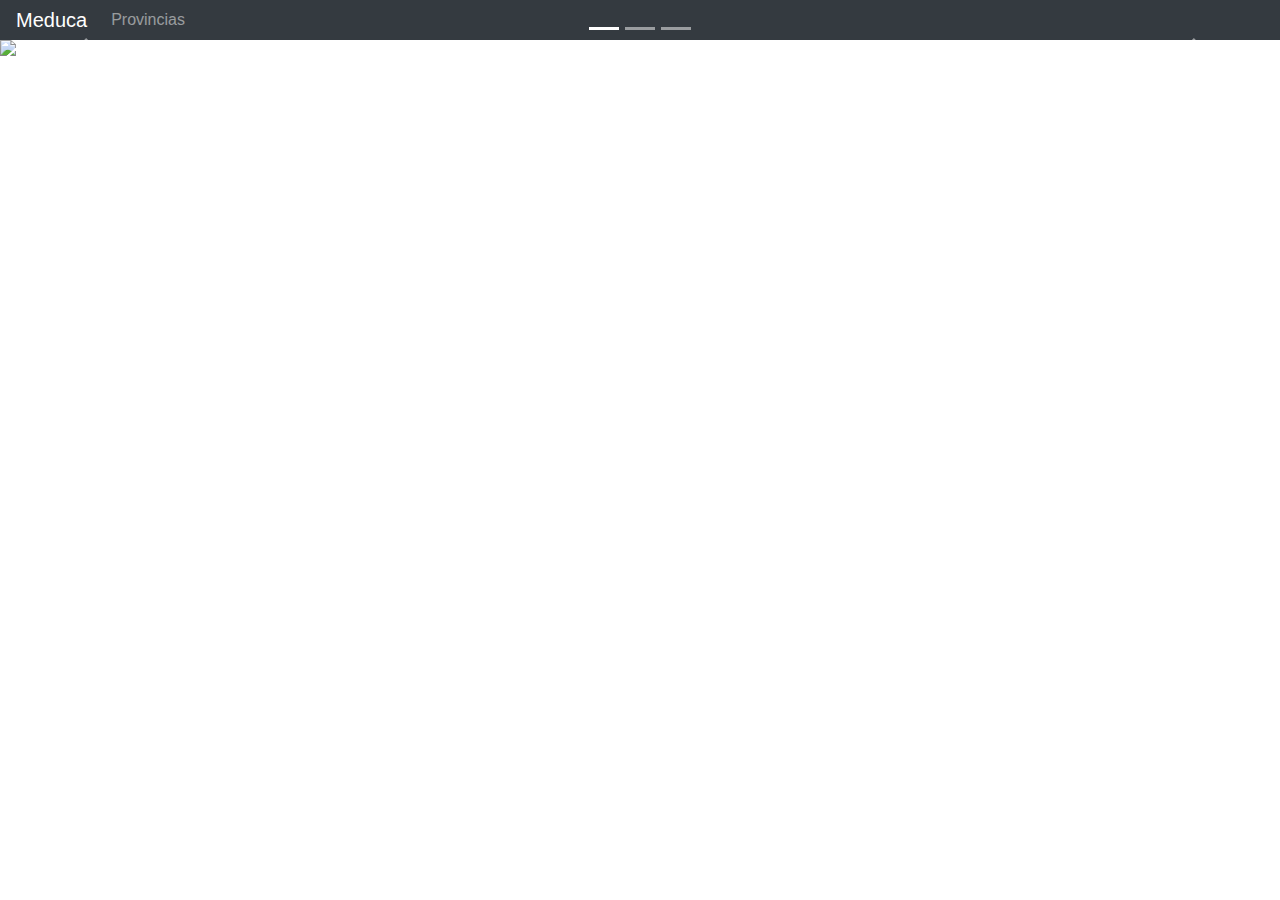
==== index.html @ 0a6a63e9 "Update index.html" ====
<!DOCTYPE html>
<html>

<head>
	<title>Infraestructura Meduca</title>
	<link rel="stylesheet" href="https://stackpath.bootstrapcdn.com/bootstrap/4.3.1/css/bootstrap.min.css" >
	<link href="https://fonts.googleapis.com/css?family=Oswald&display=swap" rel="stylesheet">
  	<link rel="stylesheet" type="text/css" href="rogeralexei.github.io/meduca.css">
</head>

<body>

<!-- Barra de Navegacion -->
<nav id="Nav" class="navbar navbar-expand-lg navbar-dark bg-dark py-0">
	<a class="navbar-brand "href="http://www.meduca.gob.pa">Meduca</a>
	<button class="navbar-toggler" data-toggle="collapse" data-target="#Navbar" aria-label="Toggle NAvigation">
		<span class="navbar-toggler-icon"></span>
	</button>
	<div class="collapse navbar-collapse" id="Navbar">
		<ul class="navbar-nav">
			<li class="navbar-item">
				<a href="#" class="nav-link">Provincias</a>
			</li>
		</ul>
	</div>
</nav>

<!-- Slider -->
	<div class="row">
		<div class="col-lg-12">
			<div id="CarouselMeduca" class="carousel slide carousel-fade" data-ride="carousel" data-pause="false">
				<ol class="carousel-indicators">
					<li data-target="#CarouselMeduca" data-slide-to="0" class="active"></li>
					<li data-target="#CarouselMeduca" data-slide-to="1"></li>
					<li data-target="#CarouselMeduca" data-slide-to="2"></li>
				</ol>

				<div class="carousel-inner" >
					<div class="carousel-item active" data-interval="10000">
						<img class="d-block w-100" src="Inicio.jpg">
					</div>
					<div class="carousel-item " data-interval="10000" >
						<img class="d-block w-100" src="provincias\Panama.jpg">
					</div>
					<div class="carousel-item " data-interval="10000" >
						<img class="d-block w-100" src="Tabla.jpg">
					</div>
				</div>
			</div>
			<div>
				<a href="#CarouselMeduca" class="carousel-control-prev" role="button" data-slide="prev">
					<span class="carousel-control-prev-icon" aria-hidden="true"></span>
					<span class="sr-only">Previous</span>
				</a>

				<a href="#CarouselMeduca" class="carousel-control-next" role="button" data-slide="next">
					<span class="carousel-control-next-icon" aria-hidden="true"></span>
					<span class="sr-only">Next</span>
				</a>
			</div>
			</div>
		</div>
	</div>



<!-- Scripts de Javascript -->
	<script src="https://code.jquery.com/jquery-3.3.1.slim.min.js" integrity="sha384-q8i/X+965DzO0rT7abK41JStQIAqVgRVzpbzo5smXKp4YfRvH+8abtTE1Pi6jizo" crossorigin="anonymous"></script>
	<script src="https://cdnjs.cloudflare.com/ajax/libs/popper.js/1.14.7/umd/popper.min.js" integrity="sha384-UO2eT0CpHqdSJQ6hJty5KVphtPhzWj9WO1clHTMGa3JDZwrnQq4sF86dIHNDz0W1" crossorigin="anonymous"></script>
	<script src="https://stackpath.bootstrapcdn.com/bootstrap/4.3.1/js/bootstrap.min.js" integrity="sha384-JjSmVgyd0p3pXB1rRibZUAYoIIy6OrQ6VrjIEaFf/nJGzIxFDsf4x0xIM+B07jRM" crossorigin="anonymous"></script>

</body>
</html>
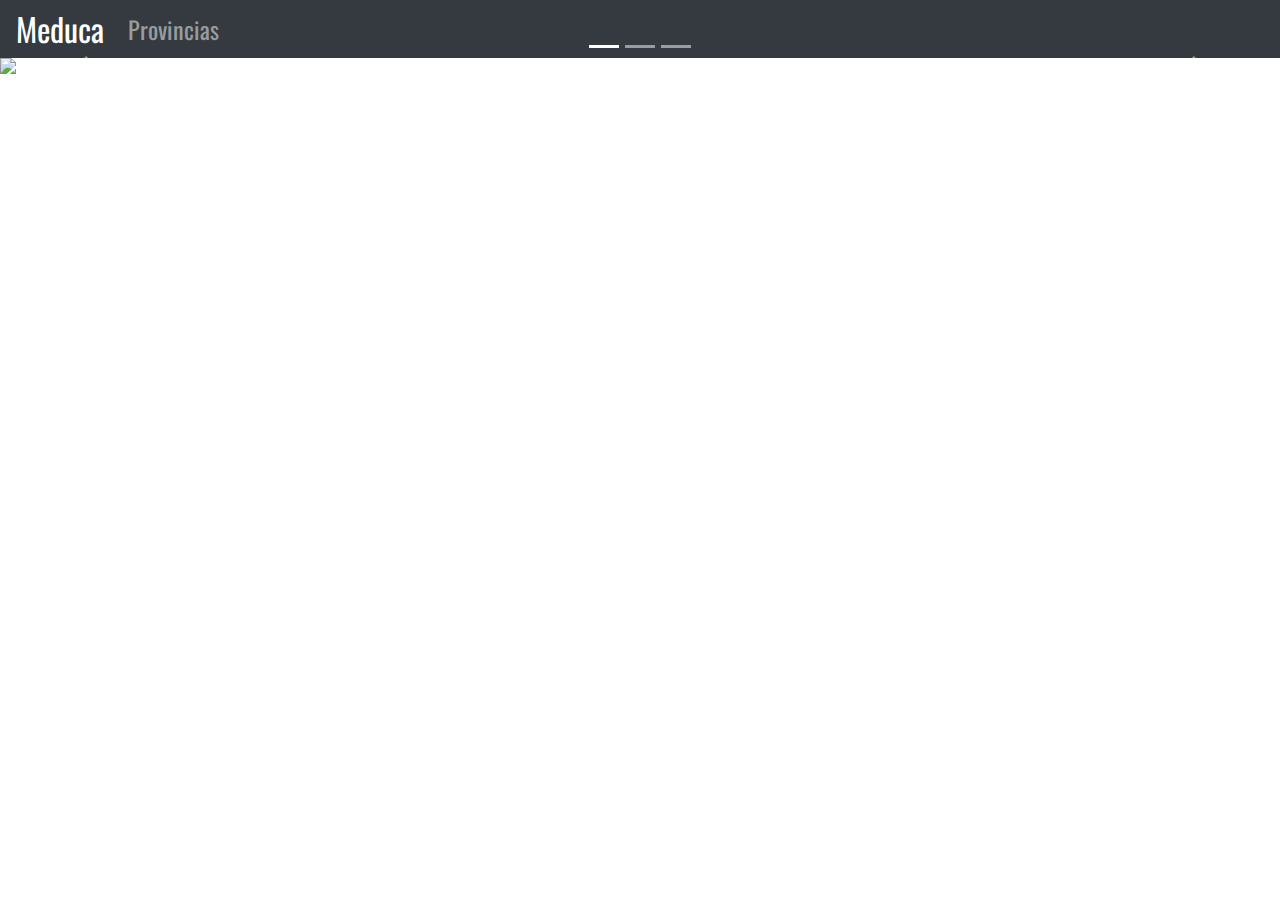
==== commit 3a56872e: "Update index.html" ====
--- a/index.html
+++ b/index.html
@@ -5,7 +5,7 @@
 	<title>Infraestructura Meduca</title>
 	<link rel="stylesheet" href="https://stackpath.bootstrapcdn.com/bootstrap/4.3.1/css/bootstrap.min.css" >
 	<link href="https://fonts.googleapis.com/css?family=Oswald&display=swap" rel="stylesheet">
-  	<link rel="stylesheet" type="text/css" href="rogeralexei.github.io/meduca.css">
+  	<link rel="stylesheet" type="text/css" href="/meduca.css">
 </head>
 
 <body>
--- a/meduca.css
+++ b/meduca.css
@@ -0,0 +1,32 @@
+body{
+	font-family: "Oswald";
+	font-size: 1.5rem;
+}
+
+/*navbar-brand img
+{
+	width: 240px;
+	height: 80px;
+}*/
+
+h1{
+
+	font-family: "Oswald";
+	color: white;
+	font-size: 1.5rem;
+}
+
+#Nav .navbar-brand{
+	font-size: 2.0rem;
+}
+.navbar-dark .navbar-nav .nav-link:hover{
+	color:lightblue;
+}
+
+html{
+	width: 100%;
+}
+
+::-webkit-scrollbar {
+    display: none;
+}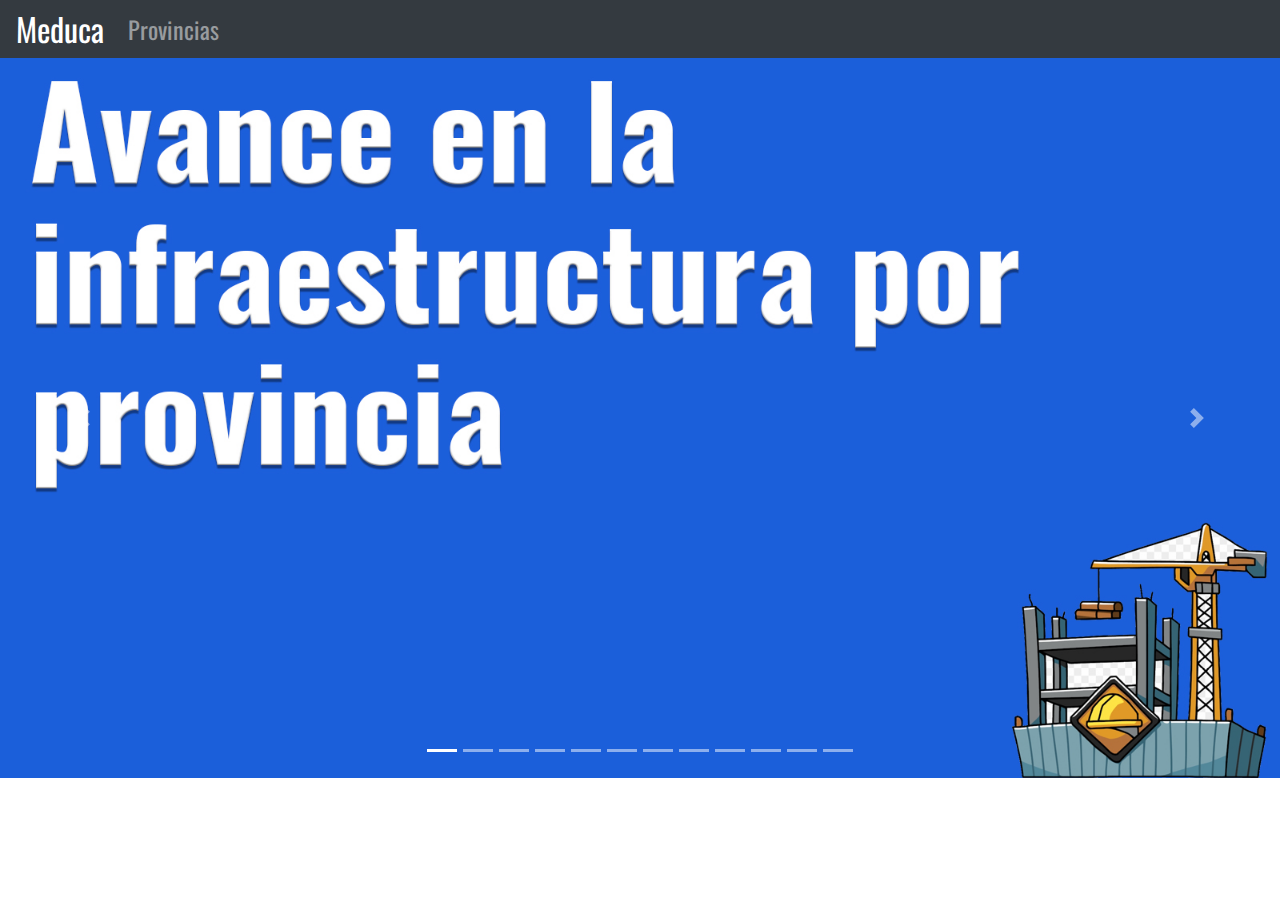
==== commit ccea9c82: "Update index.html" ====
--- a/index.html
+++ b/index.html
@@ -5,7 +5,7 @@
 	<title>Infraestructura Meduca</title>
 	<link rel="stylesheet" href="https://stackpath.bootstrapcdn.com/bootstrap/4.3.1/css/bootstrap.min.css" >
 	<link href="https://fonts.googleapis.com/css?family=Oswald&display=swap" rel="stylesheet">
-  	<link rel="stylesheet" type="text/css" href="/meduca.css">
+  	<link rel="stylesheet" type="text/css" href="meduca.css">
 </head>
 
 <body>
@@ -33,6 +33,15 @@
 					<li data-target="#CarouselMeduca" data-slide-to="0" class="active"></li>
 					<li data-target="#CarouselMeduca" data-slide-to="1"></li>
 					<li data-target="#CarouselMeduca" data-slide-to="2"></li>
+					<li data-target="#CarouselMeduca" data-slide-to="3"></li>
+					<li data-target="#CarouselMeduca" data-slide-to="4"></li>
+					<li data-target="#CarouselMeduca" data-slide-to="5"></li>
+					<li data-target="#CarouselMeduca" data-slide-to="6"></li>
+					<li data-target="#CarouselMeduca" data-slide-to="7"></li>
+					<li data-target="#CarouselMeduca" data-slide-to="8"></li>
+					<li data-target="#CarouselMeduca" data-slide-to="9"></li>
+					<li data-target="#CarouselMeduca" data-slide-to="10"></li>
+					<li data-target="#CarouselMeduca" data-slide-to="11"></li>
 				</ol>
 
 				<div class="carousel-inner" >
@@ -40,7 +49,34 @@
 						<img class="d-block w-100" src="Inicio.jpg">
 					</div>
 					<div class="carousel-item " data-interval="10000" >
+						<img class="d-block w-100" src="provincias\BocasDelToro.jpg">
+					</div>
+					<div class="carousel-item " data-interval="10000" >
+						<img class="d-block w-100" src="provincias\Cocle.jpg">
+					</div>
+					<div class="carousel-item " data-interval="10000" >
+						<img class="d-block w-100" src="provincias\Colon.jpg">
+					</div>
+					<div class="carousel-item " data-interval="10000" >
+						<img class="d-block w-100" src="provincias\Chiriqui.jpg">
+					</div>
+					<div class="carousel-item " data-interval="10000" >
+						<img class="d-block w-100" src="provincias\Darien.jpg">
+					</div>
+					<div class="carousel-item " data-interval="10000" >
+						<img class="d-block w-100" src="provincias\Herrera.jpg">
+					</div>
+					<div class="carousel-item " data-interval="10000" >
+						<img class="d-block w-100" src="provincias\LosSantos.jpg">
+					</div>
+					<div class="carousel-item " data-interval="10000" >
 						<img class="d-block w-100" src="provincias\Panama.jpg">
+					</div>
+					<div class="carousel-item " data-interval="10000" >
+						<img class="d-block w-100" src="provincias\Veraguas.jpg">
+					</div>
+					<div class="carousel-item " data-interval="10000" >
+						<img class="d-block w-100" src="provincias\PanamaOeste.jpg">
 					</div>
 					<div class="carousel-item " data-interval="10000" >
 						<img class="d-block w-100" src="Tabla.jpg">
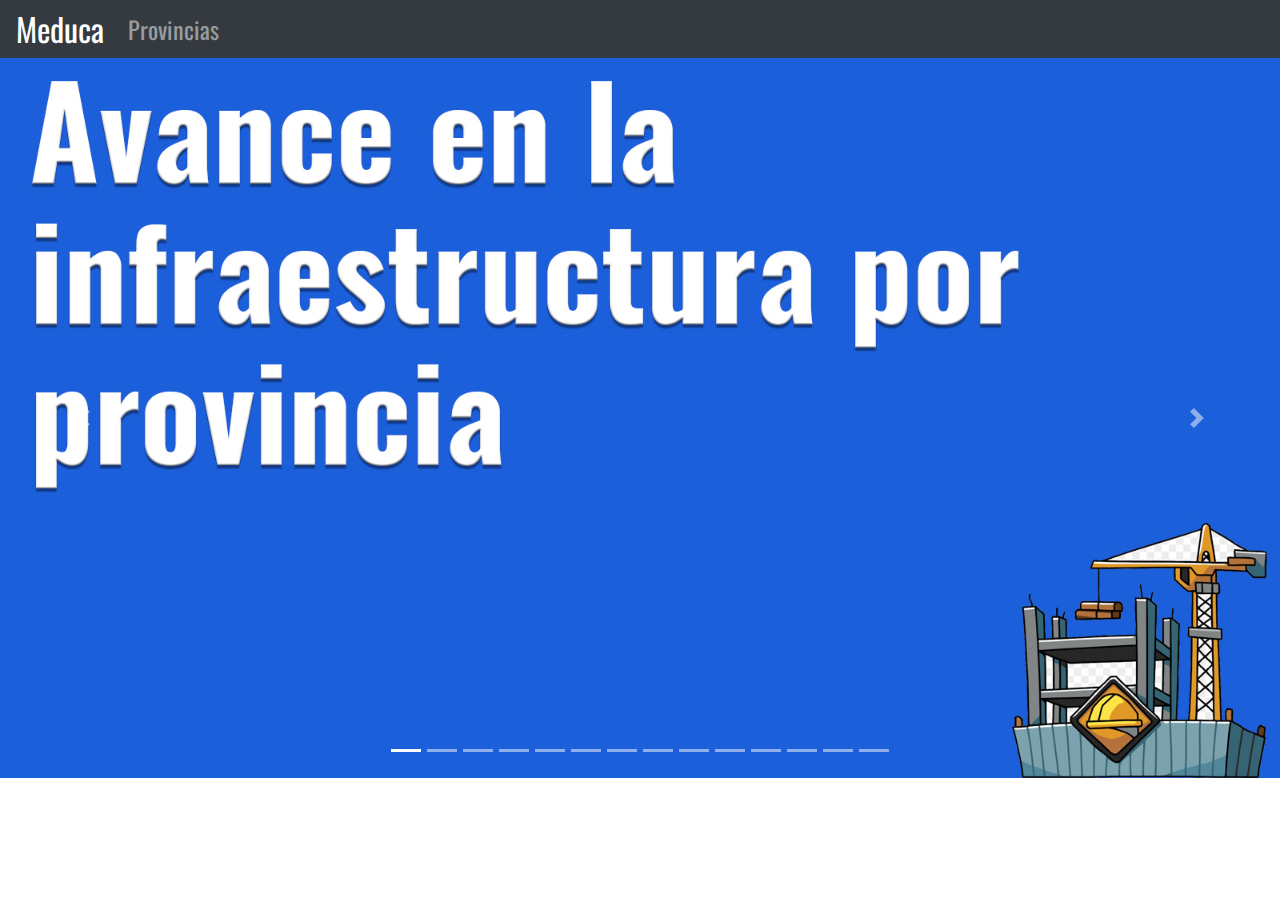
==== commit 6d73760f: "Update index.html" ====
--- a/index.html
+++ b/index.html
@@ -19,7 +19,7 @@
 	<div class="collapse navbar-collapse" id="Navbar">
 		<ul class="navbar-nav">
 			<li class="navbar-item">
-				<a href="#" class="nav-link">Provincias</a>
+				<a href="\provincias.html" class="nav-link">Provincias</a>
 			</li>
 		</ul>
 	</div>
@@ -42,6 +42,8 @@
 					<li data-target="#CarouselMeduca" data-slide-to="9"></li>
 					<li data-target="#CarouselMeduca" data-slide-to="10"></li>
 					<li data-target="#CarouselMeduca" data-slide-to="11"></li>
+					<li data-target="#CarouselMeduca" data-slide-to="12"></li>
+					<li data-target="#CarouselMeduca" data-slide-to="13"></li>
 				</ol>
 
 				<div class="carousel-inner" >
@@ -50,6 +52,12 @@
 					</div>
 					<div class="carousel-item " data-interval="10000" >
 						<img class="d-block w-100" src="provincias\BocasDelToro.jpg">
+					</div>
+					<div class="carousel-item " data-interval="10000" >
+						<img class="d-block w-100" src="informacion\bocas1.jpg">
+					</div>
+					<div class="carousel-item " data-interval="10000" >
+						<img class="d-block w-100" src="informacion\bocas2.jpg">
 					</div>
 					<div class="carousel-item " data-interval="10000" >
 						<img class="d-block w-100" src="provincias\Cocle.jpg">
--- a/meduca.css
+++ b/meduca.css
@@ -23,8 +23,11 @@
 	color:lightblue;
 }
 
-html{
+html,body{
 	width: 100%;
+	margin:0px;
+	padding:0px;
+	overflow-x: hidden;
 }
 
 ::-webkit-scrollbar {
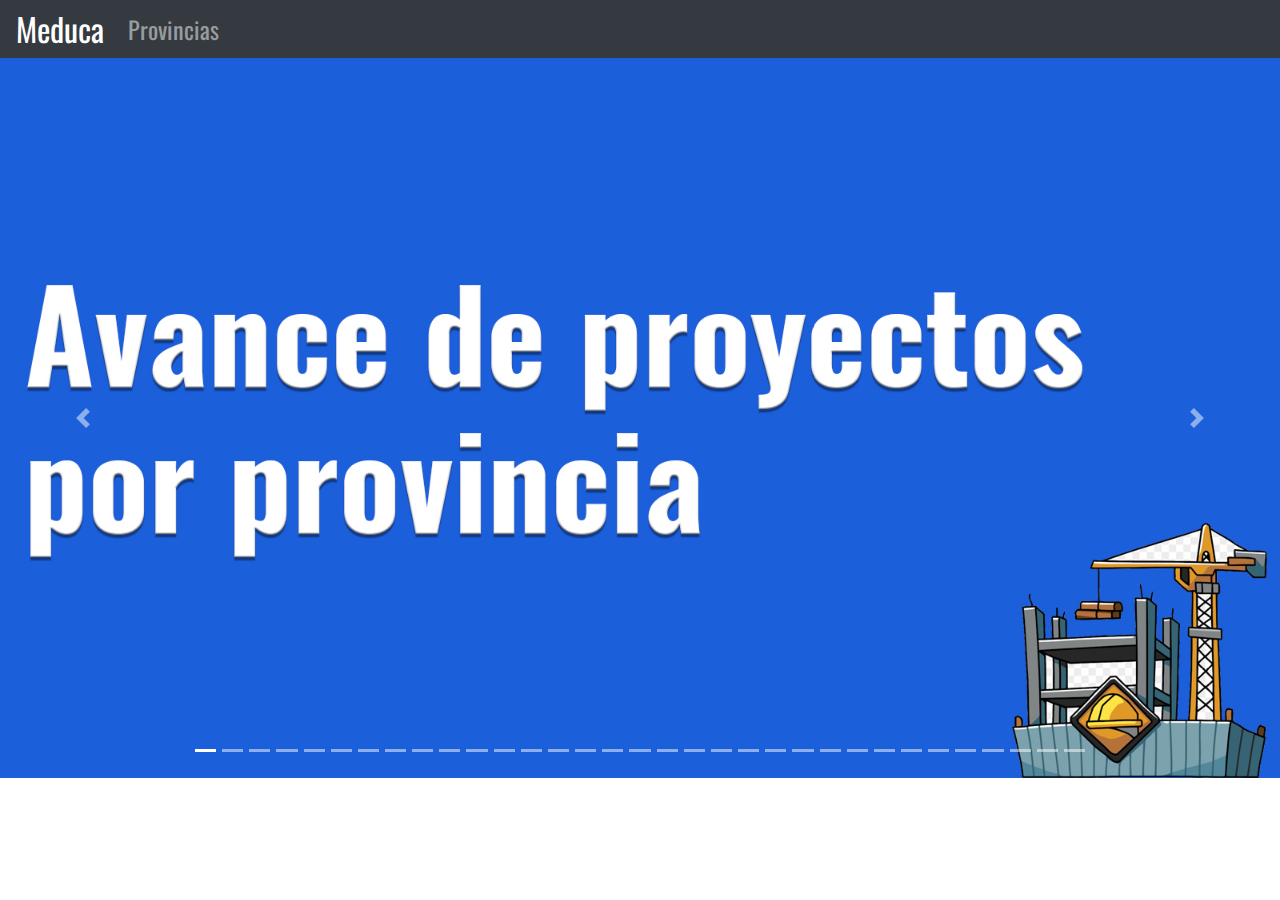
==== commit 51b01e6a: "Update index.html" ====
--- a/index.html
+++ b/index.html
@@ -44,6 +44,25 @@
 					<li data-target="#CarouselMeduca" data-slide-to="11"></li>
 					<li data-target="#CarouselMeduca" data-slide-to="12"></li>
 					<li data-target="#CarouselMeduca" data-slide-to="13"></li>
+					<li data-target="#CarouselMeduca" data-slide-to="14"></li>
+					<li data-target="#CarouselMeduca" data-slide-to="15"></li>
+					<li data-target="#CarouselMeduca" data-slide-to="16"></li>
+					<li data-target="#CarouselMeduca" data-slide-to="17"></li>
+					<li data-target="#CarouselMeduca" data-slide-to="18"></li>
+					<li data-target="#CarouselMeduca" data-slide-to="19"></li>
+					<li data-target="#CarouselMeduca" data-slide-to="20"></li>
+					<li data-target="#CarouselMeduca" data-slide-to="21"></li>
+					<li data-target="#CarouselMeduca" data-slide-to="22"></li>
+					<li data-target="#CarouselMeduca" data-slide-to="23"></li>
+					<li data-target="#CarouselMeduca" data-slide-to="24"></li>
+					<li data-target="#CarouselMeduca" data-slide-to="25"></li>
+					<li data-target="#CarouselMeduca" data-slide-to="26"></li>
+					<li data-target="#CarouselMeduca" data-slide-to="27"></li>
+					<li data-target="#CarouselMeduca" data-slide-to="28"></li>
+					<li data-target="#CarouselMeduca" data-slide-to="29"></li>
+					<li data-target="#CarouselMeduca" data-slide-to="30"></li>
+					<li data-target="#CarouselMeduca" data-slide-to="31"></li>
+					<li data-target="#CarouselMeduca" data-slide-to="32"></li>
 				</ol>
 
 				<div class="carousel-inner" >
@@ -60,34 +79,91 @@
 						<img class="d-block w-100" src="informacion\bocas2.jpg">
 					</div>
 					<div class="carousel-item " data-interval="10000" >
+						<img class="d-block w-100" src="informacion\bocas3.jpg">
+					</div>
+					<div class="carousel-item " data-interval="10000" >
 						<img class="d-block w-100" src="provincias\Cocle.jpg">
+					</div>
+					<div class="carousel-item " data-interval="10000" >
+						<img class="d-block w-100" src="informacion\cocle1.jpg">
+					</div>
+					<div class="carousel-item " data-interval="10000" >
+						<img class="d-block w-100" src="informacion\cocle2.jpg">
 					</div>
 					<div class="carousel-item " data-interval="10000" >
 						<img class="d-block w-100" src="provincias\Colon.jpg">
 					</div>
 					<div class="carousel-item " data-interval="10000" >
+						<img class="d-block w-100" src="informacion\colon1.jpg">
+					</div>
+					<div class="carousel-item " data-interval="10000" >
 						<img class="d-block w-100" src="provincias\Chiriqui.jpg">
+					</div>
+					<div class="carousel-item " data-interval="10000" >
+						<img class="d-block w-100" src="informacion\chiriqui1.jpg">
 					</div>
 					<div class="carousel-item " data-interval="10000" >
 						<img class="d-block w-100" src="provincias\Darien.jpg">
 					</div>
 					<div class="carousel-item " data-interval="10000" >
+						<img class="d-block w-100" src="informacion\darien1.jpg">
+					</div>
+					<div class="carousel-item " data-interval="10000" >
 						<img class="d-block w-100" src="provincias\Herrera.jpg">
+					</div>
+					<div class="carousel-item " data-interval="10000" >
+						<img class="d-block w-100" src="informacion\herrera1.jpg">
 					</div>
 					<div class="carousel-item " data-interval="10000" >
 						<img class="d-block w-100" src="provincias\LosSantos.jpg">
 					</div>
 					<div class="carousel-item " data-interval="10000" >
+						<img class="d-block w-100" src="informacion\lossantos1.jpg">
+					</div>
+					<div class="carousel-item " data-interval="10000" >
 						<img class="d-block w-100" src="provincias\Panama.jpg">
+					</div>
+					<div class="carousel-item " data-interval="10000" >
+						<img class="d-block w-100" src="informacion\panama1.jpg">
+					</div>
+					<div class="carousel-item " data-interval="10000" >
+						<img class="d-block w-100" src="informacion\panama2.jpg">
+					</div>
+					<div class="carousel-item " data-interval="10000" >
+						<img class="d-block w-100" src="informacion\panama3.jpg">
 					</div>
 					<div class="carousel-item " data-interval="10000" >
 						<img class="d-block w-100" src="provincias\Veraguas.jpg">
 					</div>
 					<div class="carousel-item " data-interval="10000" >
+						<img class="d-block w-100" src="informacion\veraguas1.jpg">
+					</div>
+					<div class="carousel-item " data-interval="10000" >
+						<img class="d-block w-100" src="informacion\veraguas2.jpg">
+					</div>
+					<div class="carousel-item " data-interval="10000" >
+						<img class="d-block w-100" src="informacion\veraguas3.jpg">
+					</div>
+					<div class="carousel-item " data-interval="10000" >
 						<img class="d-block w-100" src="provincias\PanamaOeste.jpg">
 					</div>
 					<div class="carousel-item " data-interval="10000" >
-						<img class="d-block w-100" src="Tabla.jpg">
+						<img class="d-block w-100" src="informacion\panamaoeste1.jpg">
+					</div>
+					<div class="carousel-item " data-interval="10000" >
+						<img class="d-block w-100" src="provincias\Comarcas.jpg">
+					</div>
+					<div class="carousel-item " data-interval="10000" >
+						<img class="d-block w-100" src="informacion\comarcachiriqui1.jpg">
+					</div>
+					<div class="carousel-item " data-interval="10000" >
+						<img class="d-block w-100" src="informacion\comarcachiriqui2.jpg">
+					</div>
+					<div class="carousel-item " data-interval="10000" >
+						<img class="d-block w-100" src="informacion\comarcachiriqui3.jpg">
+					</div>
+					<div class="carousel-item " data-interval="10000" >
+						<img class="d-block w-100" src="informacion\comarcaveraguas1.jpg">
 					</div>
 				</div>
 			</div>
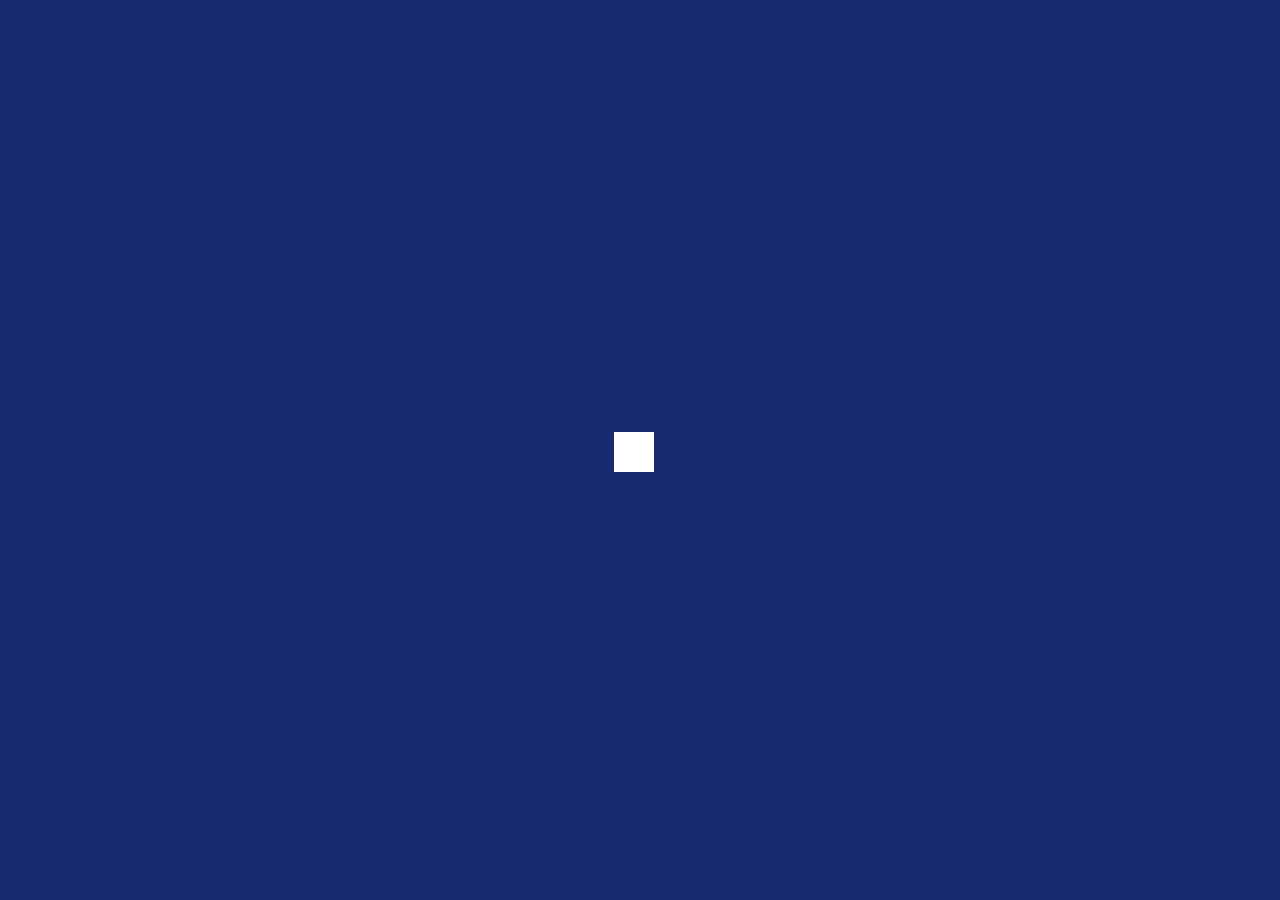
==== commit 9f823afd: "update" ====
--- a/index.html
+++ b/index.html
@@ -9,6 +9,11 @@
 </head>
 
 <body>
+<!-- spinner -->
+<div class="spinner-wrapper">
+		<div class="spinner"></div>
+</div>
+
 
 <!-- Barra de Navegacion -->
 <nav id="Nav" class="navbar navbar-expand-lg navbar-dark bg-dark py-0">
@@ -185,10 +190,23 @@
 
 
 <!-- Scripts de Javascript -->
-	<script src="https://code.jquery.com/jquery-3.3.1.slim.min.js" integrity="sha384-q8i/X+965DzO0rT7abK41JStQIAqVgRVzpbzo5smXKp4YfRvH+8abtTE1Pi6jizo" crossorigin="anonymous"></script>
+	<script
+	src="https://code.jquery.com/jquery-3.4.1.js"
+	integrity="sha256-WpOohJOqMqqyKL9FccASB9O0KwACQJpFTUBLTYOVvVU="crossorigin="anonymous"></script>
 	<script src="https://cdnjs.cloudflare.com/ajax/libs/popper.js/1.14.7/umd/popper.min.js" integrity="sha384-UO2eT0CpHqdSJQ6hJty5KVphtPhzWj9WO1clHTMGa3JDZwrnQq4sF86dIHNDz0W1" crossorigin="anonymous"></script>
 	<script src="https://stackpath.bootstrapcdn.com/bootstrap/4.3.1/js/bootstrap.min.js" integrity="sha384-JjSmVgyd0p3pXB1rRibZUAYoIIy6OrQ6VrjIEaFf/nJGzIxFDsf4x0xIM+B07jRM" crossorigin="anonymous"></script>
-
+	<script>
+		$(document).ready(function() {
+		//Preloader
+		$(window).on("load", function() {
+		preloaderFadeOutTime = 10000;
+		function hidePreloader() {
+		var preloader = $('.spinner-wrapper');
+		preloader.fadeOut(preloaderFadeOutTime);}
+		hidePreloader();
+		});
+		});
+	</script>
 </body>
 </html>
 
--- a/meduca.css
+++ b/meduca.css
@@ -32,4 +32,45 @@
 
 ::-webkit-scrollbar {
     display: none;
+}
+
+.spinner {
+	width: 40px;
+	height: 40px;
+	background-color: rgb(255, 255, 255);
+  
+	position: absolute;
+	top: 48%;
+	left: 48%;
+	-webkit-animation: sk-rotateplane 1.2s infinite ease-in-out;
+	animation: sk-rotateplane 1.2s infinite ease-in-out;
+  }
+  
+  @-webkit-keyframes sk-rotateplane {
+	0% { -webkit-transform: perspective(120px) }
+	50% { -webkit-transform: perspective(120px) rotateY(180deg) }
+	100% { -webkit-transform: perspective(120px) rotateY(180deg)  rotateX(180deg) }
+  }
+  
+  @keyframes sk-rotateplane {
+	0% { 
+	  transform: perspective(120px) rotateX(0deg) rotateY(0deg);
+	  -webkit-transform: perspective(120px) rotateX(0deg) rotateY(0deg) 
+	} 50% { 
+	  transform: perspective(120px) rotateX(-180.1deg) rotateY(0deg);
+	  -webkit-transform: perspective(120px) rotateX(-180.1deg) rotateY(0deg) 
+	} 100% { 
+	  transform: perspective(120px) rotateX(-180deg) rotateY(-179.9deg);
+	  -webkit-transform: perspective(120px) rotateX(-180deg) rotateY(-179.9deg);
+	}
+  }
+
+  .spinner-wrapper {
+	position: fixed;
+	top: 0;
+	left: 0;
+	right: 0;
+	bottom: 0;
+	background-color: #1a2a70;
+	z-index: 999999;
 }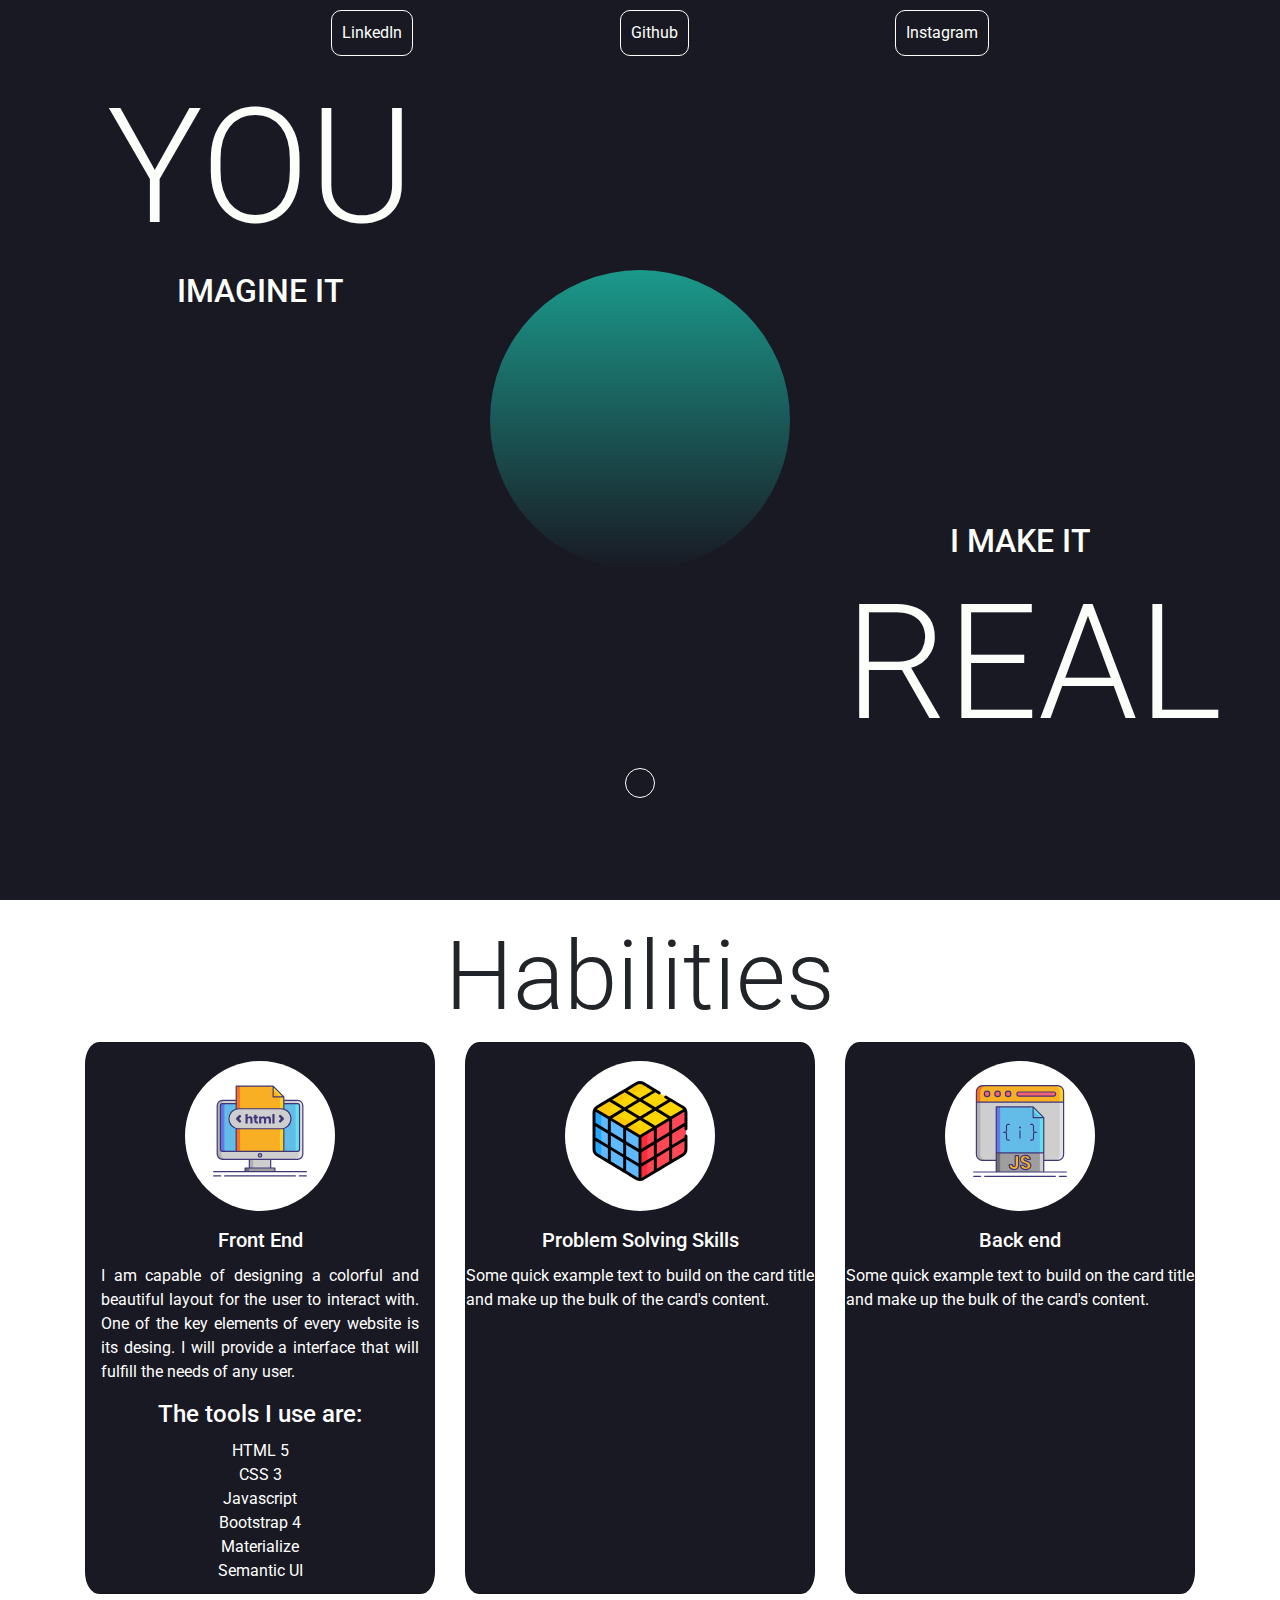
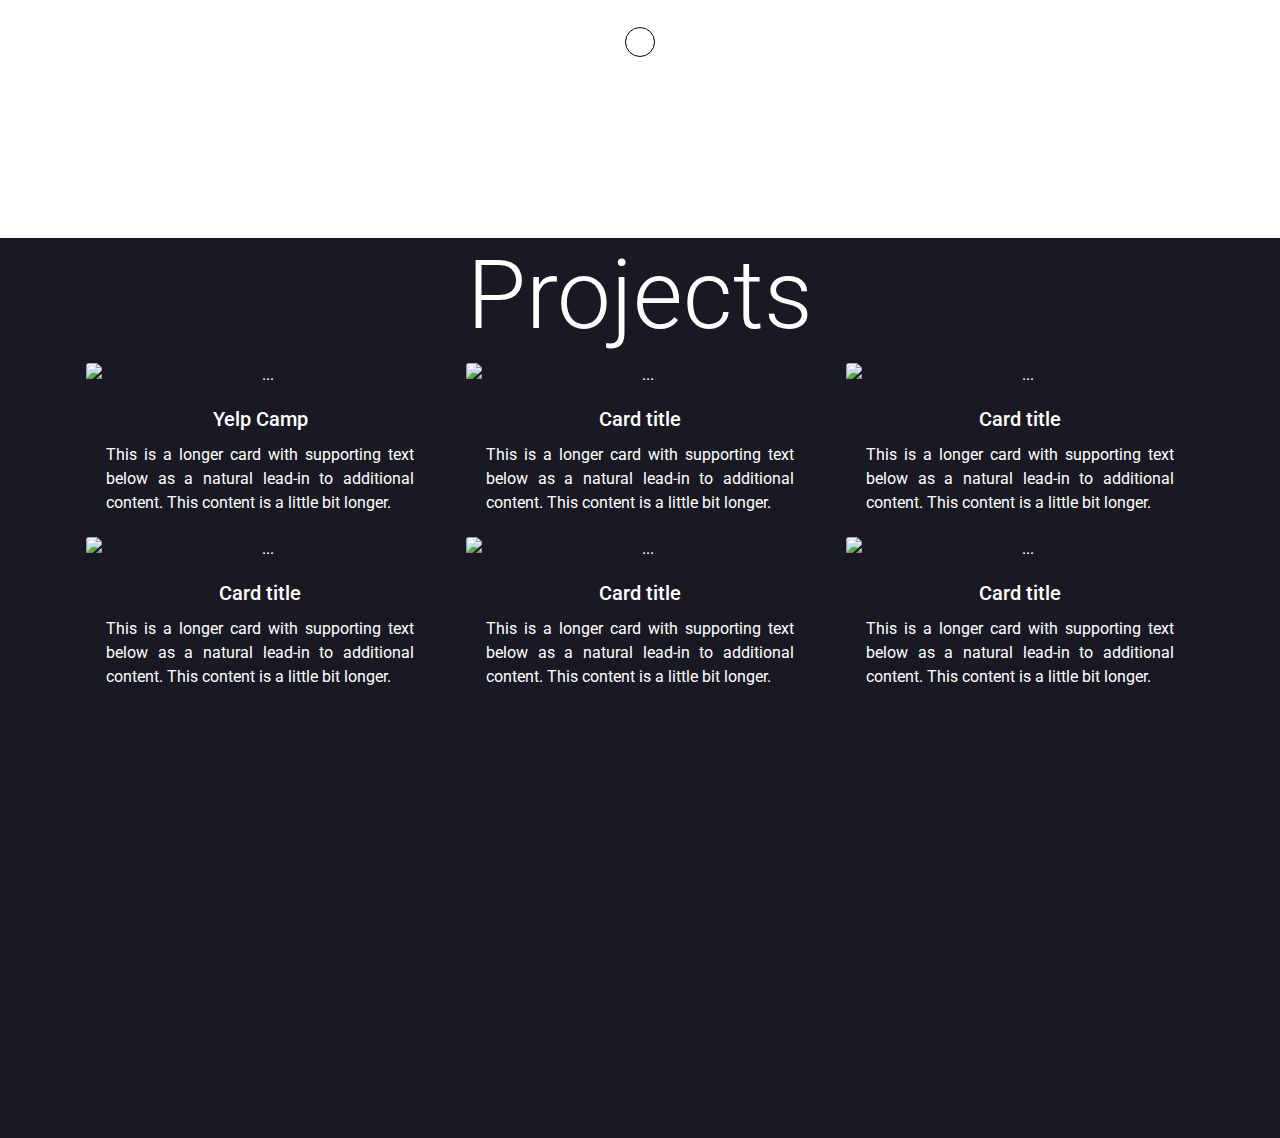
==== commit c5c0367d: "🚀FIrst Commit" ====
--- a/index.html
+++ b/index.html
@@ -1,212 +1,161 @@
 <!DOCTYPE html>
-<html>
+<html lang="en">
+<head>
+    <meta charset="UTF-8">
+    <meta name="viewport" content="width=device-width, initial-scale=1.0">
+    <title>Roger Urrutia</title>
+    <link rel="stylesheet" href="stylesheet.css">
+    <link rel="stylesheet" href="https://stackpath.bootstrapcdn.com/bootstrap/4.4.1/css/bootstrap.min.css" integrity="sha384-Vkoo8x4CGsO3+Hhxv8T/Q5PaXtkKtu6ug5TOeNV6gBiFeWPGFN9MuhOf23Q9Ifjh" crossorigin="anonymous">
+    <script src="https://kit.fontawesome.com/b271900939.js" crossorigin="anonymous"></script>
+    <link href="https://fonts.googleapis.com/css2?family=Roboto&display=swap" rel="stylesheet">
+</head>
+<body>
+    <div class="landing">
+        <div class="container">
+            <div id="main">
+                <ul>
+                    <li><i class="fab fa-linkedin-in"></i> LinkedIn</li>
+                    <li><i class="fab fa-github"></i> Github</li>
+                    <li><i class="fab fa-instagram"></i> Instagram</li>
+                </ul>
+                <div class="row">
+                    <div id="phrase_1" class="col-md-4">
+                        <h1 class="display-1">YOU</h1>
+                        <h2>IMAGINE IT</h2>
+                    </div>
+                    <div class="col-md-4 align-self-center">
+                        <div class="align-middle" id="circle">
+                        </div>
+                    </div>
+                    <div id="phrase_2" class="col-md-4">
+                        <h2>I MAKE IT</h2>
+                        <h1 class="display-1">REAL</h1>
+                    </div>
+                </div>
+                <div class="downArrow">
+                    <a href="#habilities"><i class="fas fa-chevron-down"></i></a>
+                </div>
+            </div>
+        </div>
+    </div>
+    <div id="habilities">
+        <div id="top">
+            <h1 class="display-1">Habilities</h1>
+        </div>
+        <div class="container">
+            <div class="row">
+                <div class="col-md-4">
+                    <div class="card h-100">
+                        <div class="circle">
+                            <img src="images/html.svg" alt="Html">
+                        </div>
+                        <div class="container">
+                            <h5 class="card-title">Front End</h5>
+                            <p class="card-text">I am  capable of designing a colorful and beautiful layout for the user to interact with. One of the key elements of every website is its desing. I will provide a interface that will fulfill the needs of any user.</p>
+                            <h4>The tools I use are: </h4>
+                            <ul>
+                                <li>HTML 5</li>
+                                <li>CSS 3</li>
+                                <li>Javascript</li>
+                                <li>Bootstrap 4</li>
+                                <li>Materialize</li>
+                                <li>Semantic UI</li>
+                            </ul>
+                        </div>
+                    </div>
+                </div>
+                <div class="col-md-4">
+                    <div class="card h-100">
+                        <div class="circle">
+                            <img src="images/education.svg" alt="Html">
+                        </div>
+                        <h5 class="card-title">Problem Solving Skills</h5>
+                        <p class="card-text">Some quick example text to build on the card title and make up the bulk of the card's content.</p>
+                    </div>
+                </div>
+                <div class="col-md-4">
+                    <div class="card h-100">
+                        <div class="circle">
+                            <img src="images/javascript.svg" alt="javascript">
+                        </div>
+                        <h5 class="card-title">Back end</h5>
+                        <p class="card-text">Some quick example text to build on the card title and make up the bulk of the card's content.</p>
+                    </div>
+                </div>
+            </div>
+            <div class="downArrow_black">
+                <a href="#projects"><i class="fas fa-chevron-down"></i></a>
+            </div>
+        </div>
+    </div>
+    <div id="projects">
+        <div id="top_projects">
+            <h1 class="display-1">Projects</h1>
+        </div>
+        <div class="container">
+            <div class="row">
+                <div class="col-md-4">
+                    <div class="card">
+                        <img src="..." class="card-img-top" alt="...">
+                        <div class="card-body">
+                          <h5 class="card-title">Yelp Camp</h5>
+                          <p class="card-text">This is a longer card with supporting text below as a natural lead-in to additional content. This content is a little bit longer.</p>
+                        </div>
+                    </div>
+                </div>
+                <div class="col-md-4">
+                    <div class="card">
+                        <img src="..." class="card-img-top" alt="...">
+                        <div class="card-body">
+                          <h5 class="card-title">Card title</h5>
+                          <p class="card-text">This is a longer card with supporting text below as a natural lead-in to additional content. This content is a little bit longer.</p>
+                        </div>
+                    </div>
+                </div>
+                <div class="col-md-4">
+                    <div class="card">
+                        <img src="..." class="card-img-top" alt="...">
+                        <div class="card-body">
+                          <h5 class="card-title">Card title</h5>
+                          <p class="card-text">This is a longer card with supporting text below as a natural lead-in to additional content. This content is a little bit longer.</p>
+                        </div>
+                    </div>
+                </div>
+            </div>
+        </div>
+        <div class="container">
+            <div class="row">
+                <div class="col-md-4">
+                    <div class="card">
+                        <img src="..." class="card-img-top" alt="...">
+                        <div class="card-body">
+                          <h5 class="card-title">Card title</h5>
+                          <p class="card-text">This is a longer card with supporting text below as a natural lead-in to additional content. This content is a little bit longer.</p>
+                        </div>
+                    </div>
+                </div>
+                <div class="col-md-4">
+                    <div class="card">
+                        <img src="..." class="card-img-top" alt="...">
+                        <div class="card-body">
+                          <h5 class="card-title">Card title</h5>
+                          <p class="card-text">This is a longer card with supporting text below as a natural lead-in to additional content. This content is a little bit longer.</p>
+                        </div>
+                    </div>
+                </div>
+                <div class="col-md-4">
+                    <div class="card">
+                        <img src="..." class="card-img-top" alt="...">
+                        <div class="card-body">
+                          <h5 class="card-title">Card title</h5>
+                          <p class="card-text">This is a longer card with supporting text below as a natural lead-in to additional content. This content is a little bit longer.</p>
+                        </div>
+                    </div>
+                </div>
+            </div>
+        </div>
+    </div>
+</body>
 
-<head>
-	<title>Infraestructura Meduca</title>
-	<link rel="stylesheet" href="https://stackpath.bootstrapcdn.com/bootstrap/4.3.1/css/bootstrap.min.css" >
-	<link href="https://fonts.googleapis.com/css?family=Oswald&display=swap" rel="stylesheet">
-  	<link rel="stylesheet" type="text/css" href="meduca.css">
-</head>
-
-<body>
-<!-- spinner -->
-<div class="spinner-wrapper">
-		<div class="spinner"></div>
-</div>
-
-
-<!-- Barra de Navegacion -->
-<nav id="Nav" class="navbar navbar-expand-lg navbar-dark bg-dark py-0">
-	<a class="navbar-brand "href="http://www.meduca.gob.pa">Meduca</a>
-	<button class="navbar-toggler" data-toggle="collapse" data-target="#Navbar" aria-label="Toggle NAvigation">
-		<span class="navbar-toggler-icon"></span>
-	</button>
-	<div class="collapse navbar-collapse" id="Navbar">
-		<ul class="navbar-nav">
-			<li class="navbar-item">
-				<a href="\provincias.html" class="nav-link">Provincias</a>
-			</li>
-		</ul>
-	</div>
-</nav>
-
-<!-- Slider -->
-	<div class="row">
-		<div class="col-lg-12">
-			<div id="CarouselMeduca" class="carousel slide carousel-fade" data-ride="carousel" data-pause="false">
-				<ol class="carousel-indicators">
-					<li data-target="#CarouselMeduca" data-slide-to="0" class="active"></li>
-					<li data-target="#CarouselMeduca" data-slide-to="1"></li>
-					<li data-target="#CarouselMeduca" data-slide-to="2"></li>
-					<li data-target="#CarouselMeduca" data-slide-to="3"></li>
-					<li data-target="#CarouselMeduca" data-slide-to="4"></li>
-					<li data-target="#CarouselMeduca" data-slide-to="5"></li>
-					<li data-target="#CarouselMeduca" data-slide-to="6"></li>
-					<li data-target="#CarouselMeduca" data-slide-to="7"></li>
-					<li data-target="#CarouselMeduca" data-slide-to="8"></li>
-					<li data-target="#CarouselMeduca" data-slide-to="9"></li>
-					<li data-target="#CarouselMeduca" data-slide-to="10"></li>
-					<li data-target="#CarouselMeduca" data-slide-to="11"></li>
-					<li data-target="#CarouselMeduca" data-slide-to="12"></li>
-					<li data-target="#CarouselMeduca" data-slide-to="13"></li>
-					<li data-target="#CarouselMeduca" data-slide-to="14"></li>
-					<li data-target="#CarouselMeduca" data-slide-to="15"></li>
-					<li data-target="#CarouselMeduca" data-slide-to="16"></li>
-					<li data-target="#CarouselMeduca" data-slide-to="17"></li>
-					<li data-target="#CarouselMeduca" data-slide-to="18"></li>
-					<li data-target="#CarouselMeduca" data-slide-to="19"></li>
-					<li data-target="#CarouselMeduca" data-slide-to="20"></li>
-					<li data-target="#CarouselMeduca" data-slide-to="21"></li>
-					<li data-target="#CarouselMeduca" data-slide-to="22"></li>
-					<li data-target="#CarouselMeduca" data-slide-to="23"></li>
-					<li data-target="#CarouselMeduca" data-slide-to="24"></li>
-					<li data-target="#CarouselMeduca" data-slide-to="25"></li>
-					<li data-target="#CarouselMeduca" data-slide-to="26"></li>
-					<li data-target="#CarouselMeduca" data-slide-to="27"></li>
-					<li data-target="#CarouselMeduca" data-slide-to="28"></li>
-					<li data-target="#CarouselMeduca" data-slide-to="29"></li>
-					<li data-target="#CarouselMeduca" data-slide-to="30"></li>
-					<li data-target="#CarouselMeduca" data-slide-to="31"></li>
-					<li data-target="#CarouselMeduca" data-slide-to="32"></li>
-				</ol>
-
-				<div class="carousel-inner" >
-					<div class="carousel-item active" data-interval="10000">
-						<img class="d-block w-100" src="Inicio.jpg">
-					</div>
-					<div class="carousel-item " data-interval="10000" >
-						<img class="d-block w-100" src="provincias\BocasDelToro.jpg">
-					</div>
-					<div class="carousel-item " data-interval="10000" >
-						<img class="d-block w-100" src="informacion\bocas1.jpg">
-					</div>
-					<div class="carousel-item " data-interval="10000" >
-						<img class="d-block w-100" src="informacion\bocas2.jpg">
-					</div>
-					<div class="carousel-item " data-interval="10000" >
-						<img class="d-block w-100" src="informacion\bocas3.jpg">
-					</div>
-					<div class="carousel-item " data-interval="10000" >
-						<img class="d-block w-100" src="provincias\Cocle.jpg">
-					</div>
-					<div class="carousel-item " data-interval="10000" >
-						<img class="d-block w-100" src="informacion\cocle1.jpg">
-					</div>
-					<div class="carousel-item " data-interval="10000" >
-						<img class="d-block w-100" src="informacion\cocle2.jpg">
-					</div>
-					<div class="carousel-item " data-interval="10000" >
-						<img class="d-block w-100" src="provincias\Colon.jpg">
-					</div>
-					<div class="carousel-item " data-interval="10000" >
-						<img class="d-block w-100" src="informacion\colon1.jpg">
-					</div>
-					<div class="carousel-item " data-interval="10000" >
-						<img class="d-block w-100" src="provincias\Chiriqui.jpg">
-					</div>
-					<div class="carousel-item " data-interval="10000" >
-						<img class="d-block w-100" src="informacion\chiriqui1.jpg">
-					</div>
-					<div class="carousel-item " data-interval="10000" >
-						<img class="d-block w-100" src="provincias\Darien.jpg">
-					</div>
-					<div class="carousel-item " data-interval="10000" >
-						<img class="d-block w-100" src="informacion\darien1.jpg">
-					</div>
-					<div class="carousel-item " data-interval="10000" >
-						<img class="d-block w-100" src="provincias\Herrera.jpg">
-					</div>
-					<div class="carousel-item " data-interval="10000" >
-						<img class="d-block w-100" src="informacion\herrera1.jpg">
-					</div>
-					<div class="carousel-item " data-interval="10000" >
-						<img class="d-block w-100" src="provincias\LosSantos.jpg">
-					</div>
-					<div class="carousel-item " data-interval="10000" >
-						<img class="d-block w-100" src="informacion\lossantos1.jpg">
-					</div>
-					<div class="carousel-item " data-interval="10000" >
-						<img class="d-block w-100" src="provincias\Panama.jpg">
-					</div>
-					<div class="carousel-item " data-interval="10000" >
-						<img class="d-block w-100" src="informacion\panama1.jpg">
-					</div>
-					<div class="carousel-item " data-interval="10000" >
-						<img class="d-block w-100" src="informacion\panama2.jpg">
-					</div>
-					<div class="carousel-item " data-interval="10000" >
-						<img class="d-block w-100" src="informacion\panama3.jpg">
-					</div>
-					<div class="carousel-item " data-interval="10000" >
-						<img class="d-block w-100" src="provincias\Veraguas.jpg">
-					</div>
-					<div class="carousel-item " data-interval="10000" >
-						<img class="d-block w-100" src="informacion\veraguas1.jpg">
-					</div>
-					<div class="carousel-item " data-interval="10000" >
-						<img class="d-block w-100" src="informacion\veraguas2.jpg">
-					</div>
-					<div class="carousel-item " data-interval="10000" >
-						<img class="d-block w-100" src="informacion\veraguas3.jpg">
-					</div>
-					<div class="carousel-item " data-interval="10000" >
-						<img class="d-block w-100" src="provincias\PanamaOeste.jpg">
-					</div>
-					<div class="carousel-item " data-interval="10000" >
-						<img class="d-block w-100" src="informacion\panamaoeste1.jpg">
-					</div>
-					<div class="carousel-item " data-interval="10000" >
-						<img class="d-block w-100" src="provincias\Comarcas.jpg">
-					</div>
-					<div class="carousel-item " data-interval="10000" >
-						<img class="d-block w-100" src="informacion\comarcachiriqui1.jpg">
-					</div>
-					<div class="carousel-item " data-interval="10000" >
-						<img class="d-block w-100" src="informacion\comarcachiriqui2.jpg">
-					</div>
-					<div class="carousel-item " data-interval="10000" >
-						<img class="d-block w-100" src="informacion\comarcachiriqui3.jpg">
-					</div>
-					<div class="carousel-item " data-interval="10000" >
-						<img class="d-block w-100" src="informacion\comarcaveraguas1.jpg">
-					</div>
-				</div>
-			</div>
-			<div>
-				<a href="#CarouselMeduca" class="carousel-control-prev" role="button" data-slide="prev">
-					<span class="carousel-control-prev-icon" aria-hidden="true"></span>
-					<span class="sr-only">Previous</span>
-				</a>
-
-				<a href="#CarouselMeduca" class="carousel-control-next" role="button" data-slide="next">
-					<span class="carousel-control-next-icon" aria-hidden="true"></span>
-					<span class="sr-only">Next</span>
-				</a>
-			</div>
-			</div>
-		</div>
-	</div>
-
-
-
-<!-- Scripts de Javascript -->
-	<script
-	src="https://code.jquery.com/jquery-3.4.1.js"
-	integrity="sha256-WpOohJOqMqqyKL9FccASB9O0KwACQJpFTUBLTYOVvVU="crossorigin="anonymous"></script>
-	<script src="https://cdnjs.cloudflare.com/ajax/libs/popper.js/1.14.7/umd/popper.min.js" integrity="sha384-UO2eT0CpHqdSJQ6hJty5KVphtPhzWj9WO1clHTMGa3JDZwrnQq4sF86dIHNDz0W1" crossorigin="anonymous"></script>
-	<script src="https://stackpath.bootstrapcdn.com/bootstrap/4.3.1/js/bootstrap.min.js" integrity="sha384-JjSmVgyd0p3pXB1rRibZUAYoIIy6OrQ6VrjIEaFf/nJGzIxFDsf4x0xIM+B07jRM" crossorigin="anonymous"></script>
-	<script>
-		$(document).ready(function() {
-		//Preloader
-		$(window).on("load", function() {
-		preloaderFadeOutTime = 10000;
-		function hidePreloader() {
-		var preloader = $('.spinner-wrapper');
-		preloader.fadeOut(preloaderFadeOutTime);}
-		hidePreloader();
-		});
-		});
-	</script>
-</body>
-</html>
-
+</script>
+</html>--- a/stylesheet.css
+++ b/stylesheet.css
@@ -0,0 +1,137 @@
+body,html{
+    margin: 0;
+    color: white;
+    height: 100%;
+    font-family: "Roboto";
+    scroll-behavior: smooth;
+}
+
+#main ul{
+    list-style: none;
+    display: flex;
+    justify-content: space-evenly;
+}
+
+#main li{
+    border: 1px solid white;
+    padding: 10px;
+    border-radius: 10px;
+    margin-top: 10px;
+}
+
+.landing{
+    background-color: #191923;
+    color: #FBFEF9;
+    height: 100%;
+    width: 100%;
+}
+
+#habilities{
+    background-color: white;
+    height: 100%;
+    width: 100%;
+}
+
+#circle{
+    margin: 0 auto;
+    background: linear-gradient(180deg, #1B998B 0%, rgba(255, 255, 255, 0) 100%);
+    width: 300px;
+    height: 300px;
+    text-align: center;
+    border-radius: 50%;
+}
+
+#phrase_1{
+    margin: 0 auto;
+}
+
+#phrase_2{
+    margin: 0 auto;
+    margin-top: 50vh;
+}
+
+.row{
+    text-align: center !important;
+}
+
+#phrase_1>.display-1, #phrase_2>.display-1{
+    font-size: 10em !important;
+}
+
+.downArrow{
+    padding: 2px;
+    margin: 0 auto;
+    width: 30px;
+    height: 30px;
+    border-radius: 50%;
+    border: 1px solid white;
+    text-align: center;  
+}
+
+.fas .fa-chevron-down{
+    color: white;
+}
+
+#top{
+    text-align: center;
+    margin-top: 1.5%;
+    font-family: "Roboto";
+}
+
+.circle{
+    margin: 5% auto;
+    background-color: white;
+    width: 150px;
+    height: 150px;
+    border-radius: 50%;
+}
+
+.circle img{
+    margin: 20px auto;
+    height: 100px;
+    width: 100px;
+}
+
+.card{
+    background-color: #191923 !important;
+    border-radius: 4% !important;
+    color: white !important;
+}
+
+.card p{
+    text-align: justify;
+}
+
+.card ul{
+    list-style: none;
+    margin: 10px auto;
+    padding: 0;
+}
+
+.downArrow_black{
+    padding: 2px;
+    margin: 3% auto;
+    width: 30px;
+    height: 30px;
+    border-radius: 50%;
+    border: 1px solid black;
+    text-align: center; 
+}
+
+#projects{
+    background-color: #191923;
+    height: 100%;
+    width: 100%;
+    color: white;
+}
+
+#top_projects{
+    text-align: center;
+    margin-top: 1.5%;
+    font-family: "Roboto";
+}
+
+.downArrow a{
+    text-decoration: none;
+    color: white !important;
+}